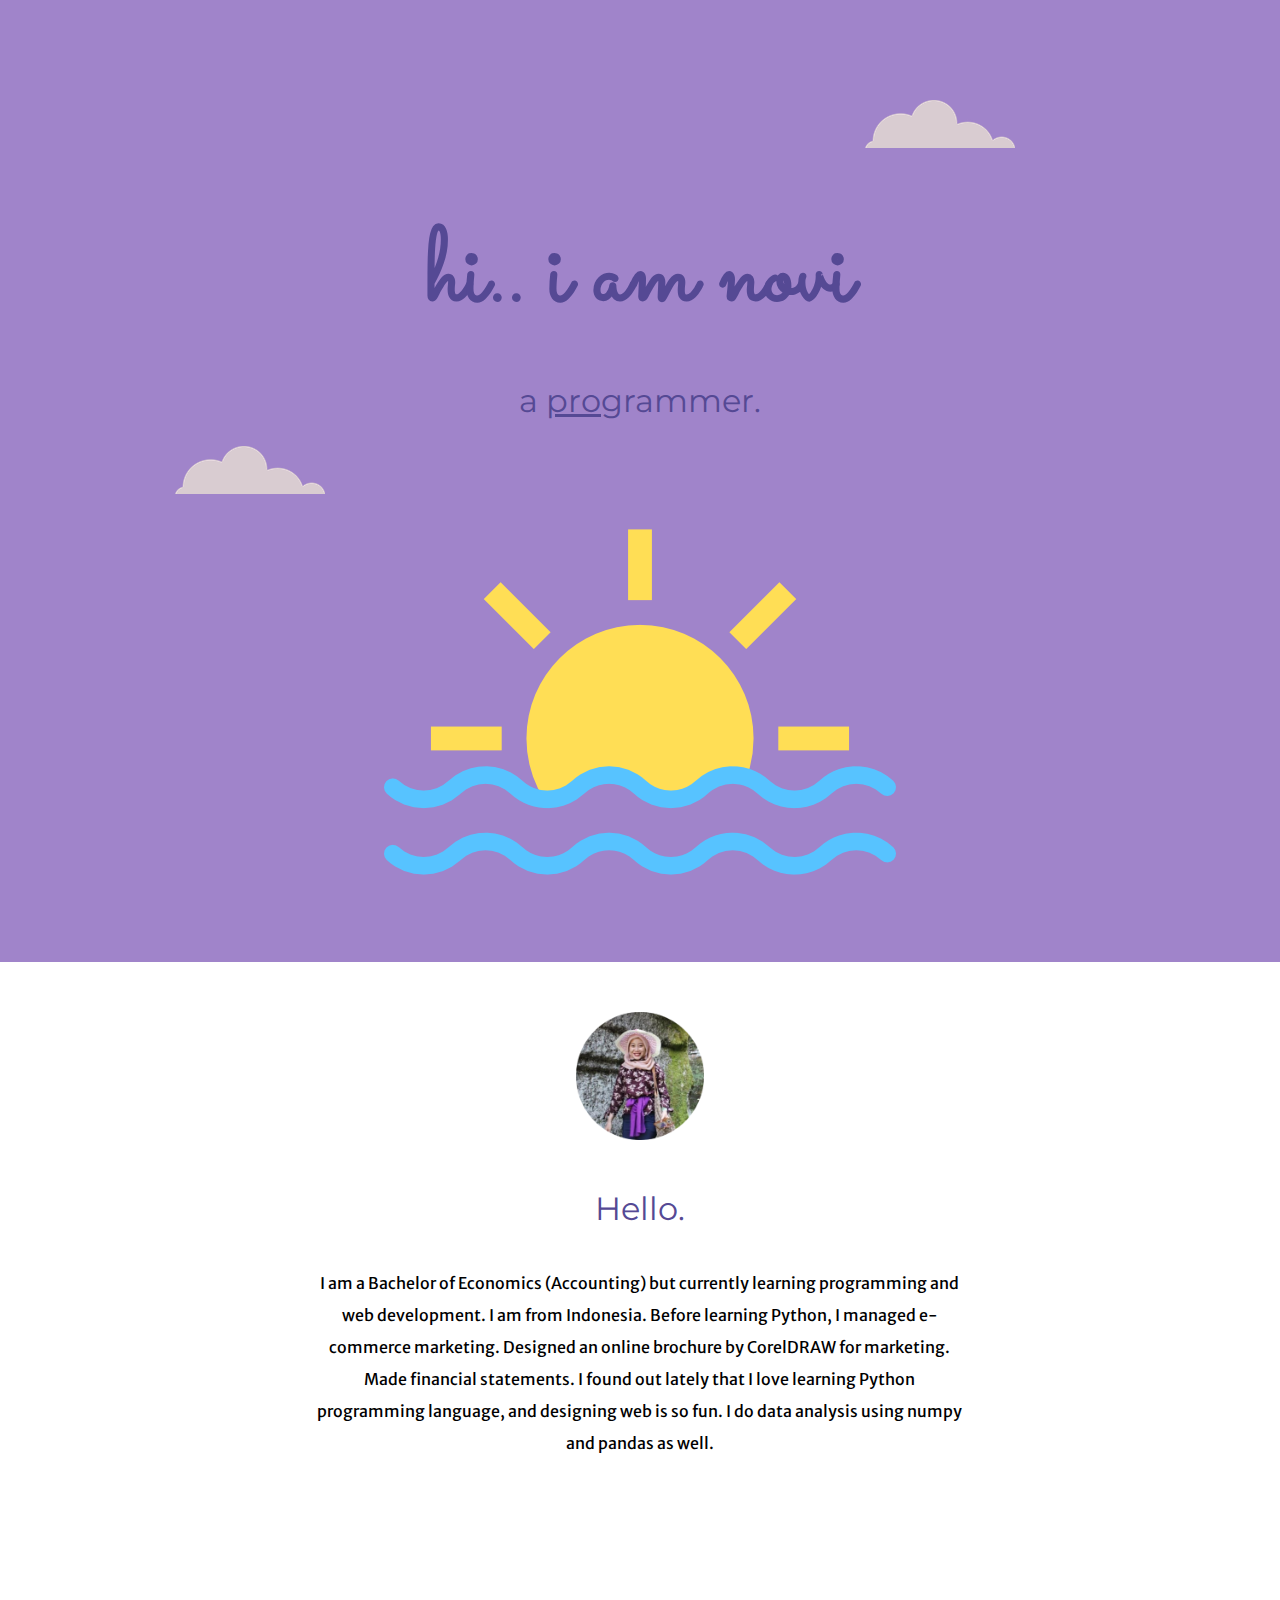
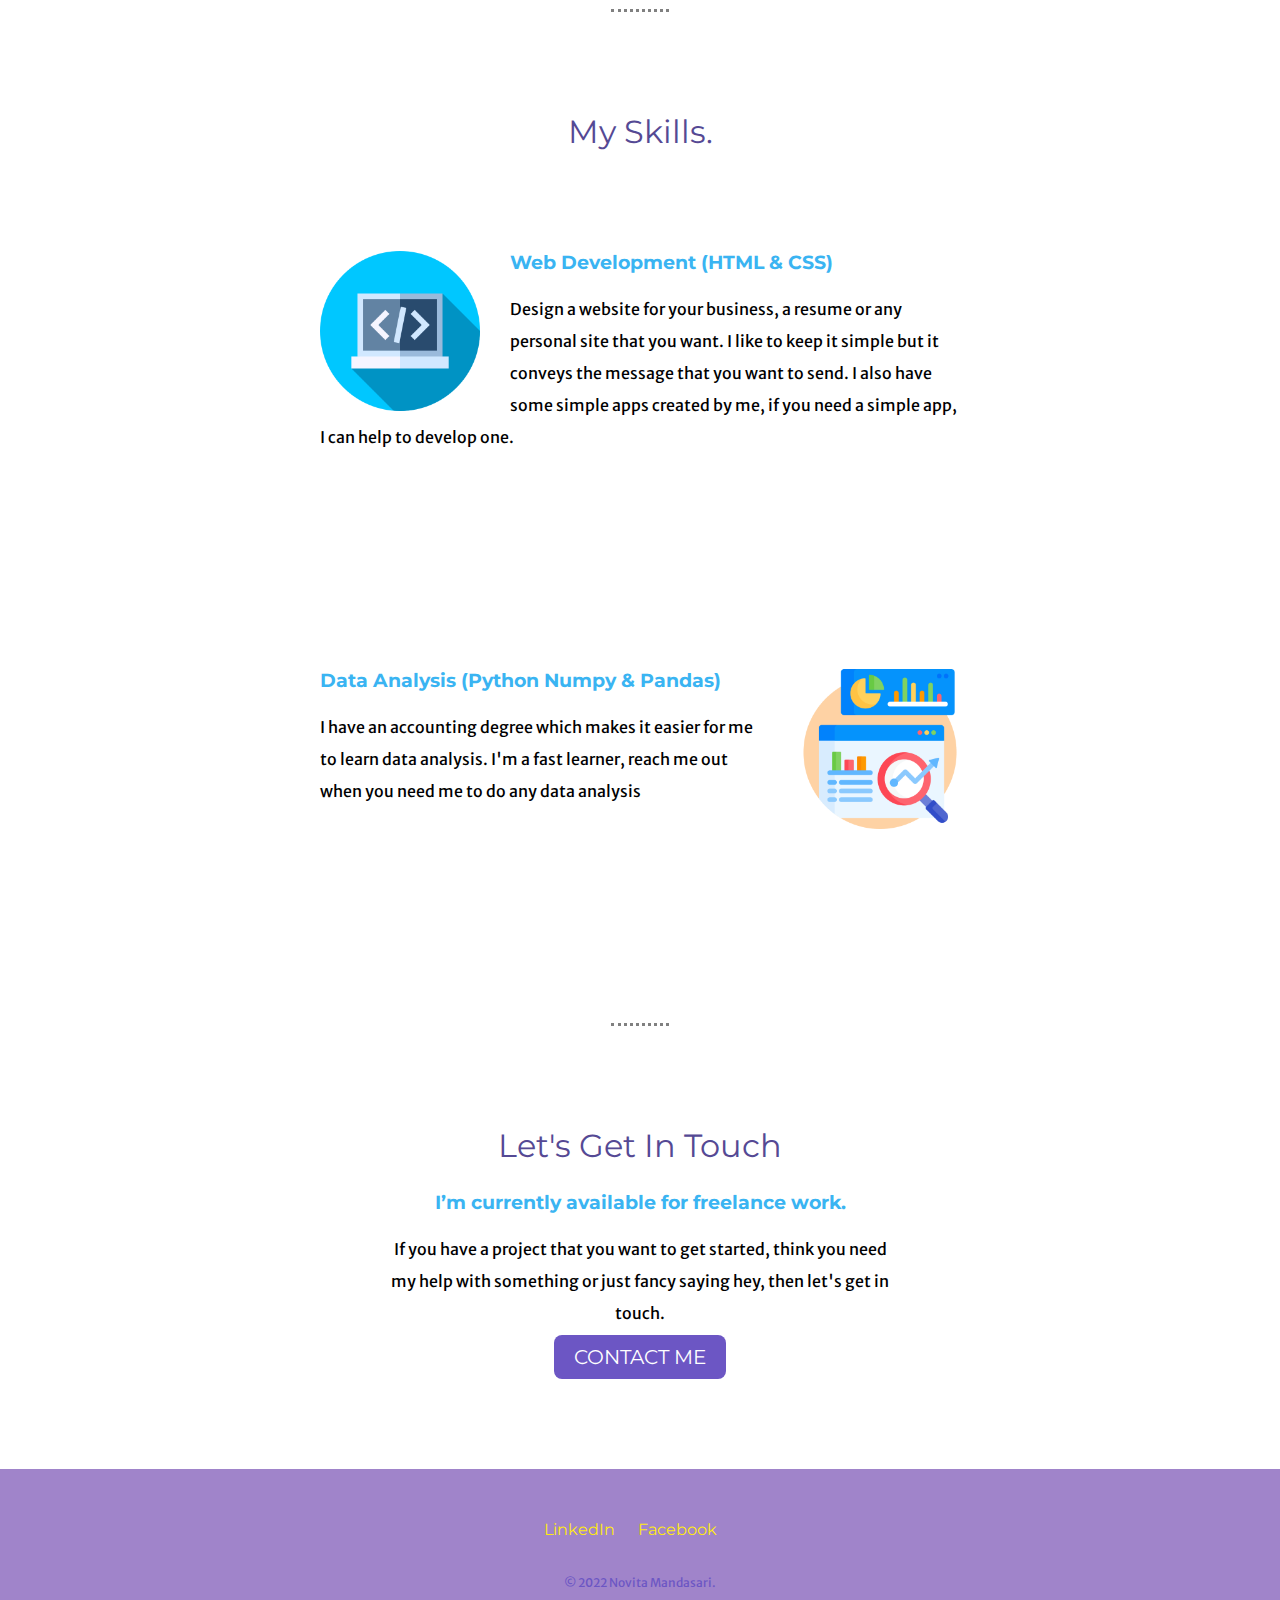
==== index.html @ c7c4ba86 "Creating CV Website" ====
<!DOCTYPE html>
<html lang="en" dir="ltr">
  <head>
    <meta charset="utf-8">
    <title>Novita Manda's Site</title>
    <link rel="stylesheet" href="css/styles.css">
    <link rel="icon" href="sun.png">
    <link rel="preconnect" href="https://fonts.googleapis.com">
    <link rel="preconnect" href="https://fonts.gstatic.com" crossorigin>
    <link href="https://fonts.googleapis.com/css2?family=Merriweather+Sans&family=Montserrat&family=Sacramento&display=swap" rel="stylesheet">
  </head>
  <body>
    <div class="top-container">
      <img class="top-cloud" src="cloud.png" alt="cloud-image">
      <h1> hi.. i am novi</h1>
      <h2> a <span><u>pro</u></span>grammer. </h2>
      <img class="bottom-cloud" src="cloud.png" alt="cloud-image">
      <img class="sunset" src="sunset.png" alt="sunset-image">
    </div>
    <div class="middle-container">
      <div class="profile">
        <img src="me.png" alt="Novi's profile picture">
        <h2>Hello.</h2>
        <p class="intro">I am a Bachelor of Economics (Accounting) but currently learning programming and web development.
          I am from Indonesia. Before learning Python, I managed e-commerce marketing.
          Designed an online brochure by CorelDRAW for marketing. Made financial statements.
          I found out lately that I love learning Python programming language, and designing web is so fun.
          I do data analysis using numpy and pandas as well.</p>
      </div>
      <hr>
      <div class="skills">
        <h2>My Skills.</h2>
        <div class="skill-row">
          <img class="programming" src="programming.png" alt="Programming Image by Freepik Flaticon">
          <h3>Web Development (HTML & CSS)</h3>
          <p class="web-description">Design a website for your business, a resume or any personal site that you want. I like to keep it simple but it conveys the message that you want to send.
            I also have some simple apps created by me, if you need a simple app, I can help to develop one.</p>
        </div>
        <div class="skill-row">
          <img class="data-analysis" src="data-analysis.png" alt="Data analysis image by Freepik Flaticon">
          <h3>Data Analysis (Python Numpy & Pandas)</h3>
          <p class="data-description">I have an accounting degree which makes it easier for me to learn data analysis.
            I'm a fast learner, reach me out when you need me to do any data analysis</p>
        </div>
      </div>
      <hr>
      <div class="contact-me">
        <h2>Let's Get In Touch</h2>
        <h3>I’m currently available for freelance work.</h3>
        <p>If you have a project that you want to get started, think you need my help with something or just fancy saying hey, then let's get in touch.</p>
        <a class="btn" href="mailto:mandanovita25@gmail.com">CONTACT ME</a>
      </div>
    </div>


    <div class="bottom-container">
      <a class="footer-link" href="https://www.linkedin.com/in/novitamandasari">LinkedIn</a>
      <a class="footer-link" href="https://Facebook.com/novimandaa">Facebook</a>
      <p class="copyright">© 2022 Novita Mandasari.</p>
    </div>



  </body>
</html>
---- css/styles.css ----
body {
  margin: 0px;
  text-align: center;
  font-family: 'Merriweather Sans', sans-serif;
}
h1 {
  font-size: 6.52rem;
  font-family: 'Sacramento', cursive;
  margin: 50px auto 0 auto;
  color: #554994;
}
h2 {
  font-family: 'Montserrat', sans-serif;
  font-size: 2rem;
  color: #554994;
  font-weight: normal;
}
h3 {
  color: #3AB4F2;
  font-family: 'Montserrat', sans-serif;
}
a {
  color: #3AB4F2;
}
p {
  line-height: 2;
}
hr {
  border: dotted;
  border-bottom: none;
  width: 4%;
  margin: 100px auto;
}
.top-container {
  padding-top: 100px;
  background: #A084CA;
  }

.top-cloud {
  position: relative;
  left: 300px;
}


.bottom-cloud {
  position: absolute;
  left: 175px;
}
.contact-me {
  width: 40%;
  margin: auto;
  padding-bottom: 100px;
}

.halfround {
  width: 35%;
  height: 35%;
}
.intro {
  width: 51%;
  margin: auto;
}
.profile {
  line-height: 2;
  padding-bottom: 50px;
}
.profile img{
  padding-top: 50px;
  width: 10%;
}
.skill-row {
  width: 50%;
  margin: 100px auto 100px auto;
  text-align: left;
  padding-bottom: 100px;

}
.programming {
  width: 25%;
  float: left;
  margin-right: 30px;
}
.data-analysis {
  width: 25%;
  float: right;
  margin-left: 30px;
}
.btn {
  -webkit-border-radius: 8;
  -moz-border-radius: 8;
  border-radius: 8px;
  font-family: 'Montserrat', sans-serif;
  color: #ffffff;
  font-size: 20px;
  background: #6c56c4;
  padding: 10px 20px 10px 20px;
  text-decoration: none;

}

.btn:hover {
  background: #4503a8;
  text-decoration: none;
}
.bottom-container {
  background-color: #A084CA;
  padding-top: 50px;
}
.footer-link {
  color : #FFEA11;
  font-family: 'Montserrat', sans-serif;
  text-decoration: none;
  margin-right: 20px;
}
.footer-link:hover {
  color: #3AB4F2;
}
.copyright {
  color: #6c56c4;
  font-size: 0.75rem;
  padding: 20px 0;
}
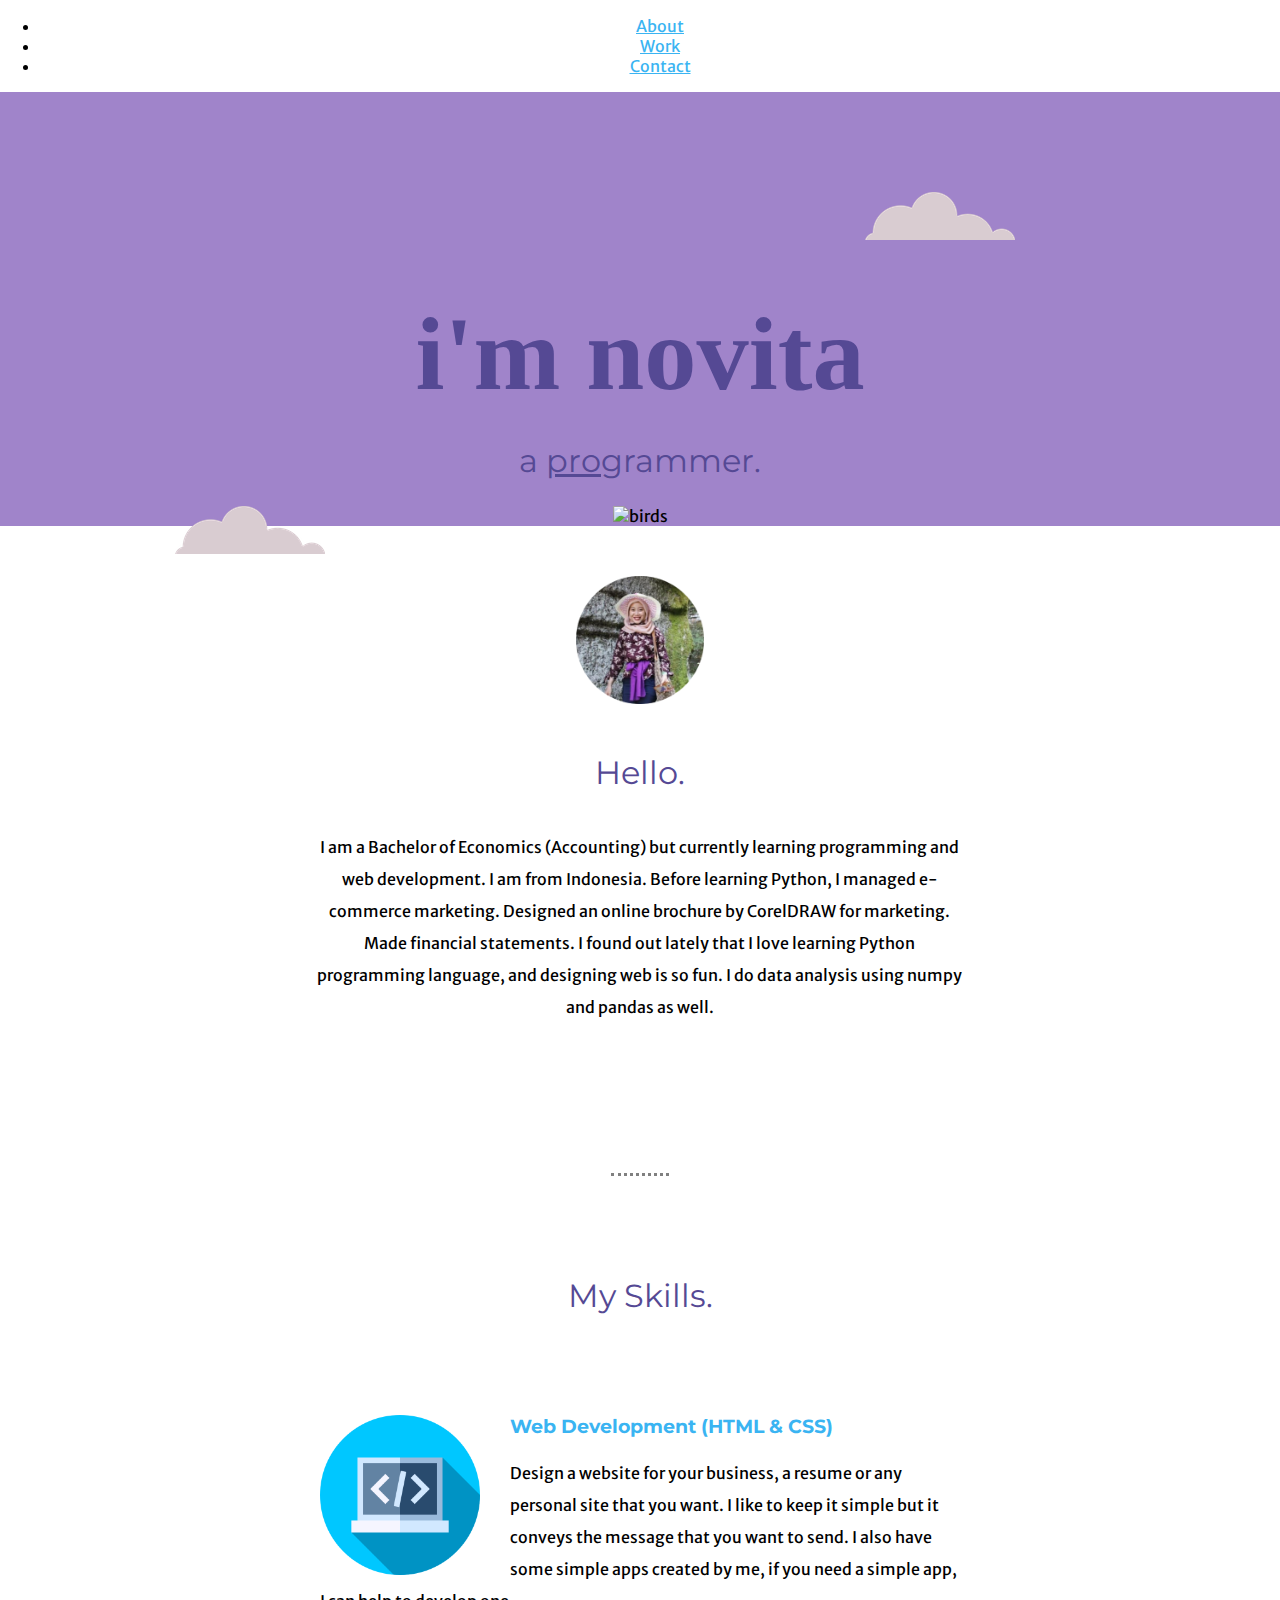
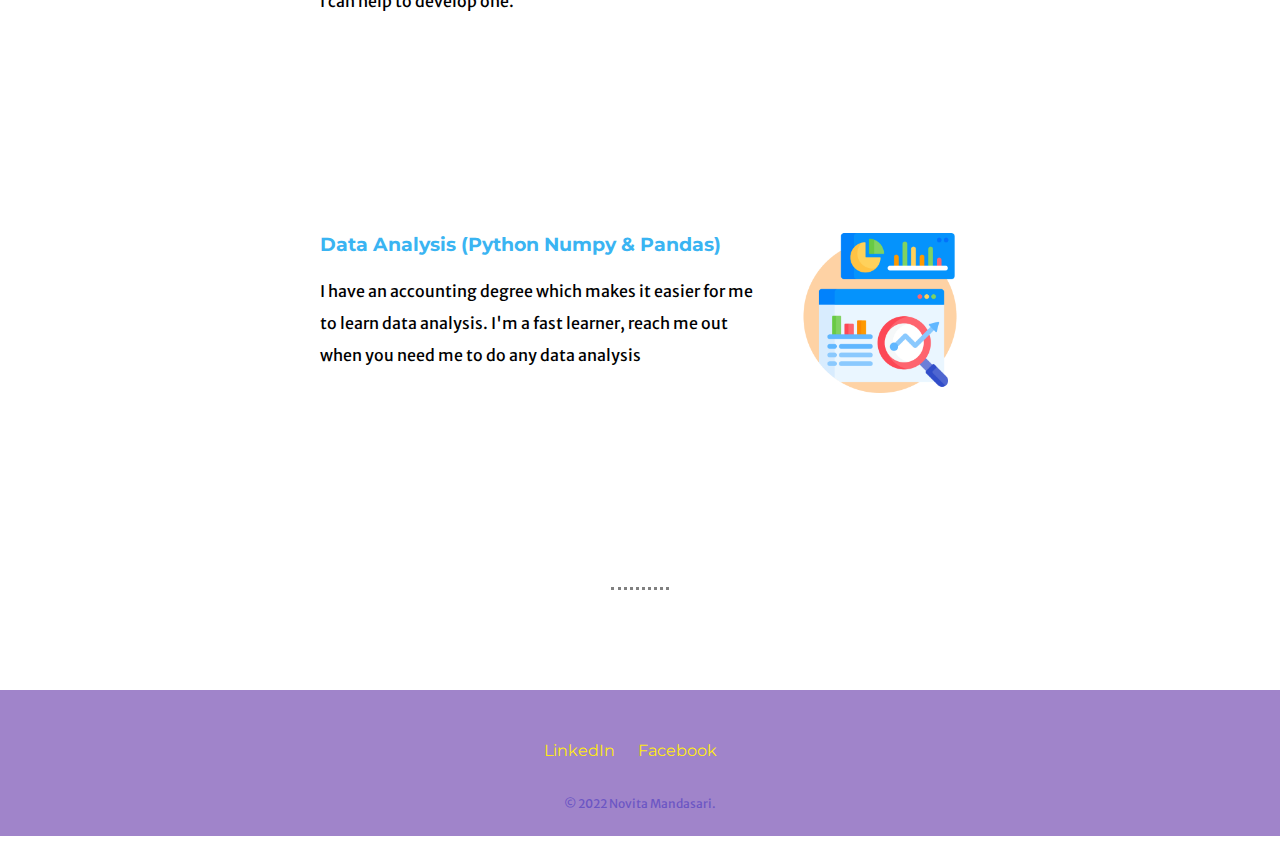
==== commit ba75b9c2: "Update index.html" ====
--- a/index.html
+++ b/index.html
@@ -7,15 +7,25 @@
     <link rel="icon" href="sun.png">
     <link rel="preconnect" href="https://fonts.googleapis.com">
     <link rel="preconnect" href="https://fonts.gstatic.com" crossorigin>
-    <link href="https://fonts.googleapis.com/css2?family=Merriweather+Sans&family=Montserrat&family=Sacramento&display=swap" rel="stylesheet">
-  </head>
+    <link href="https://fonts.googleapis.com/css2?family=Merriweather+Sans&family=Montserrat&family=Sue+Ellen+Francisco&display=swap" rel="stylesheet">
+</head>
   <body>
+    <header id=header>
+      <div class="header">
+        <ul>
+          <li><a class="active" href="index.html">About</a></li>
+          <li><a class="work" href="work.html">Work</a></li>
+          <li><a class="contact" href="contact.html">Contact</a></li>
+        </ul>
+      </div>
+    </header>
     <div class="top-container">
       <img class="top-cloud" src="cloud.png" alt="cloud-image">
-      <h1> hi.. i am novi</h1>
-      <h2> a <span><u>pro</u></span>grammer. </h2>
+      <h1> i'm novita</h1>
+      <h2 class="programmer"> a <span><u>pro</u></span>grammer. </h2>
       <img class="bottom-cloud" src="cloud.png" alt="cloud-image">
-      <img class="sunset" src="sunset.png" alt="sunset-image">
+      <img class="birds" src="birds.png" alt="birds">
+      <div class="half-circle"></div>
     </div>
     <div class="middle-container">
       <div class="profile">
@@ -44,12 +54,7 @@
         </div>
       </div>
       <hr>
-      <div class="contact-me">
-        <h2>Let's Get In Touch</h2>
-        <h3>I’m currently available for freelance work.</h3>
-        <p>If you have a project that you want to get started, think you need my help with something or just fancy saying hey, then let's get in touch.</p>
-        <a class="btn" href="mailto:mandanovita25@gmail.com">CONTACT ME</a>
-      </div>
+
     </div>
 
 
